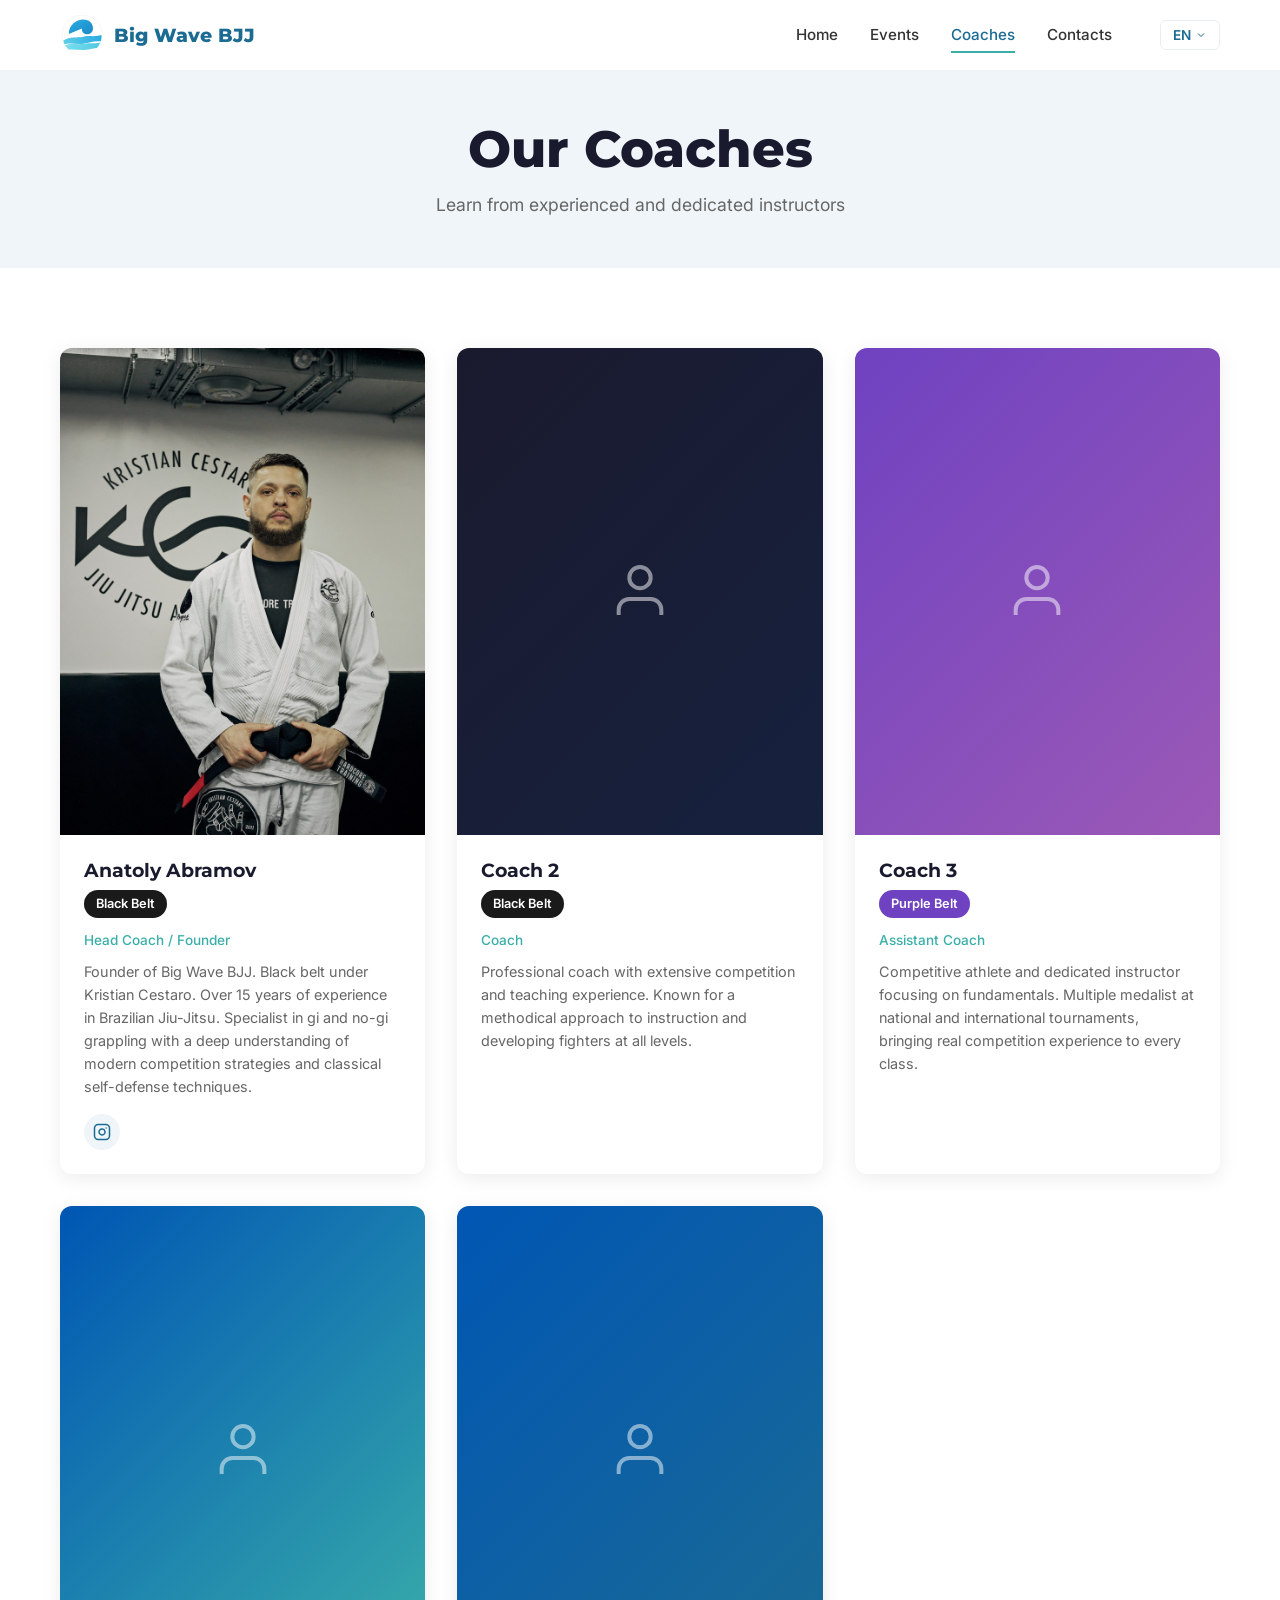
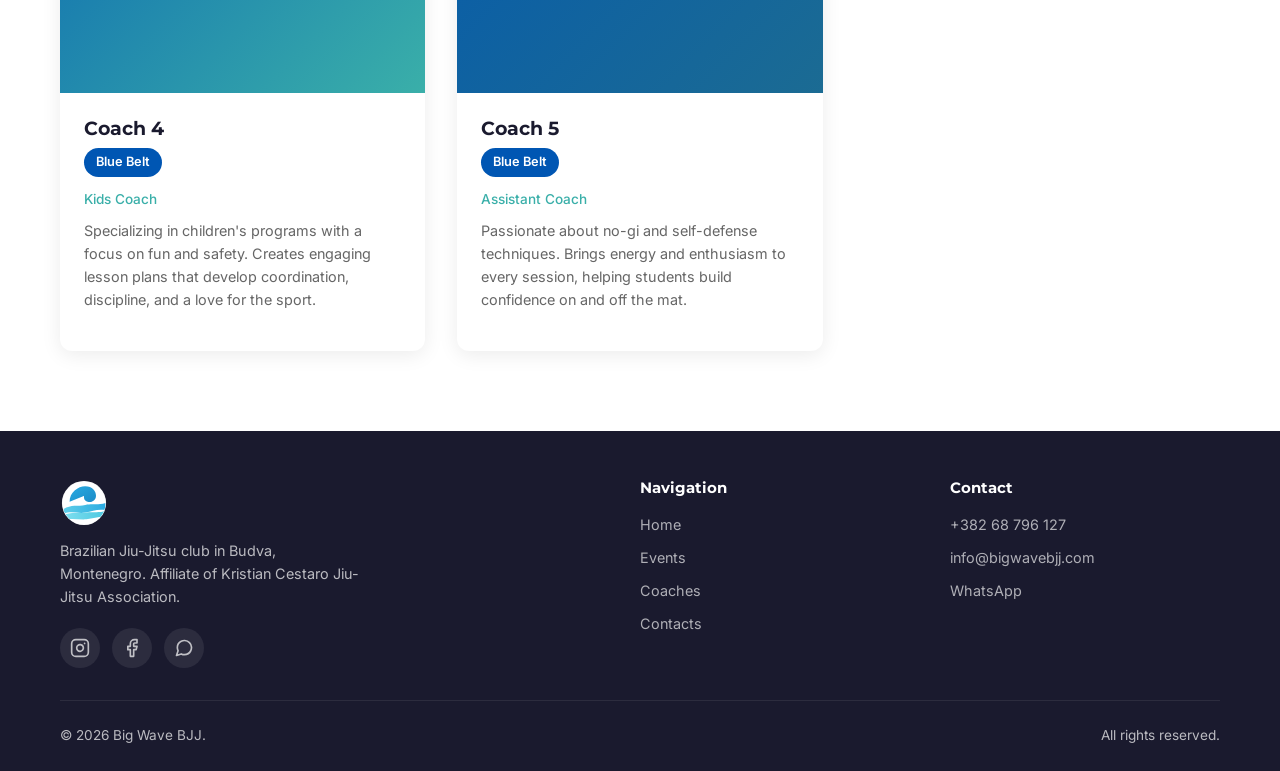
==== coaches.html @ ef547423 "Initial release: Big Wave BJJ website Static multi-page website for BJJ club in Budva, Montenegro. 4" ====
<!DOCTYPE html>
<html lang="en">
<head>
  <meta charset="UTF-8">
  <meta name="viewport" content="width=device-width, initial-scale=1.0">
  <meta name="description" content="Meet the coaches of Big Wave BJJ — experienced Brazilian Jiu-Jitsu instructors in Budva, Montenegro.">
  <title>Coaches — Big Wave BJJ</title>

  <link rel="preconnect" href="https://fonts.googleapis.com">
  <link rel="preconnect" href="https://fonts.gstatic.com" crossorigin>
  <link href="https://fonts.googleapis.com/css2?family=Inter:wght@400;500;600&family=Montserrat:wght@700;800&display=swap" rel="stylesheet">

  <link rel="stylesheet" href="css/styles.css">
</head>
<body>

  <!-- ======== Navigation ======== -->
  <nav class="nav">
    <div class="nav__inner">
      <a href="index.html" class="nav__logo">
        <img src="assets/images/logo.svg" alt="Big Wave BJJ">
        <span>Big Wave BJJ</span>
      </a>
      <div class="nav__links">
        <a href="index.html" data-i18n="nav.home">Home</a>
        <a href="events.html" data-i18n="nav.events">Events</a>
        <a href="coaches.html" data-i18n="nav.coaches">Coaches</a>
        <a href="contacts.html" data-i18n="nav.contacts">Contacts</a>
        <div class="lang-switcher">
          <button class="lang-switcher__current" aria-label="Change language">
            <span>EN</span>
            <svg xmlns="http://www.w3.org/2000/svg" viewBox="0 0 24 24" fill="none" stroke="currentColor" stroke-width="2"><polyline points="6 9 12 15 18 9"/></svg>
          </button>
          <div class="lang-switcher__dropdown">
            <button class="lang-switcher__option active" data-lang="en">English</button>
            <button class="lang-switcher__option" data-lang="ru">Русский</button>
            <button class="lang-switcher__option" data-lang="me">Crnogorski</button>
          </div>
        </div>
      </div>
      <button class="nav__hamburger" aria-label="Toggle menu">
        <span></span><span></span><span></span>
      </button>
    </div>
  </nav>
  <div class="nav__mobile">
    <a href="index.html" data-i18n="nav.home">Home</a>
    <a href="events.html" data-i18n="nav.events">Events</a>
    <a href="coaches.html" data-i18n="nav.coaches">Coaches</a>
    <a href="contacts.html" data-i18n="nav.contacts">Contacts</a>
    <div class="lang-switcher">
      <button class="lang-switcher__current" aria-label="Change language">
        <span>EN</span>
        <svg xmlns="http://www.w3.org/2000/svg" viewBox="0 0 24 24" fill="none" stroke="currentColor" stroke-width="2"><polyline points="6 9 12 15 18 9"/></svg>
      </button>
      <div class="lang-switcher__dropdown">
        <button class="lang-switcher__option active" data-lang="en">English</button>
        <button class="lang-switcher__option" data-lang="ru">Русский</button>
        <button class="lang-switcher__option" data-lang="me">Crnogorski</button>
      </div>
    </div>
  </div>

  <!-- ======== Main Content ======== -->
  <main>
    <section class="page-header">
      <div class="container">
        <h1 data-i18n="coaches.title">Our Coaches</h1>
        <p data-i18n="coaches.subtitle">Learn from experienced and dedicated instructors</p>
      </div>
    </section>

    <section class="section">
      <div class="container">
        <div class="coaches__grid">

          <!-- Coach 1: Anatoly Abramov — Black Belt -->
          <div class="coach-card fade-up">
            <img class="coach-card__image" src="assets/images/coach-anatoly.jpg" alt="Anatoly Abramov — Head Coach" loading="lazy">
            <div class="coach-card__info">
              <h3 class="coach-card__name" data-i18n="coaches.coach1.name">Anatoly Abramov</h3>
              <span class="coach-card__belt belt--black" data-i18n="coaches.coach1.belt">Black Belt</span>
              <p class="coach-card__role" data-i18n="coaches.coach1.role">Head Coach / Founder</p>
              <p class="coach-card__bio" data-i18n="coaches.coach1.bio">Founder of Big Wave BJJ. Black belt under Kristian Cestaro. Over 15 years of experience in Brazilian Jiu-Jitsu. Specialist in gi and no-gi grappling with a deep understanding of modern competition strategies and classical self-defense techniques.</p>
              <div class="coach-card__socials">
                <a href="https://instagram.com/bigwavebjj" target="_blank" rel="noopener noreferrer" aria-label="Instagram">
                  <svg xmlns="http://www.w3.org/2000/svg" viewBox="0 0 24 24" fill="none" stroke="currentColor" stroke-width="2" stroke-linecap="round" stroke-linejoin="round"><rect x="2" y="2" width="20" height="20" rx="5"/><path d="M16 11.37A4 4 0 1 1 12.63 8 4 4 0 0 1 16 11.37z"/><line x1="17.5" y1="6.5" x2="17.51" y2="6.5"/></svg>
                </a>
              </div>
            </div>
          </div>

          <!-- Coach 2: Black Belt -->
          <div class="coach-card fade-up">
            <div class="coach-card__image" style="background: linear-gradient(135deg, #1A1A2E, #16213e); display: flex; align-items: center; justify-content: center;">
              <svg xmlns="http://www.w3.org/2000/svg" viewBox="0 0 24 24" fill="none" stroke="rgba(255,255,255,0.5)" stroke-width="1.5" width="64" height="64"><path d="M20 21v-2a4 4 0 0 0-4-4H8a4 4 0 0 0-4 4v2"/><circle cx="12" cy="7" r="4"/></svg>
            </div>
            <div class="coach-card__info">
              <h3 class="coach-card__name" data-i18n="coaches.coach2.name">Coach 2</h3>
              <span class="coach-card__belt belt--black" data-i18n="coaches.coach2.belt">Black Belt</span>
              <p class="coach-card__role" data-i18n="coaches.coach2.role">Coach</p>
              <p class="coach-card__bio" data-i18n="coaches.coach2.bio">Professional coach with extensive competition and teaching experience. Known for a methodical approach to instruction and developing fighters at all levels.</p>
            </div>
          </div>

          <!-- Coach 3: Purple Belt -->
          <div class="coach-card fade-up">
            <div class="coach-card__image" style="background: linear-gradient(135deg, #6f42c1, #9b59b6); display: flex; align-items: center; justify-content: center;">
              <svg xmlns="http://www.w3.org/2000/svg" viewBox="0 0 24 24" fill="none" stroke="rgba(255,255,255,0.5)" stroke-width="1.5" width="64" height="64"><path d="M20 21v-2a4 4 0 0 0-4-4H8a4 4 0 0 0-4 4v2"/><circle cx="12" cy="7" r="4"/></svg>
            </div>
            <div class="coach-card__info">
              <h3 class="coach-card__name" data-i18n="coaches.coach3.name">Coach 3</h3>
              <span class="coach-card__belt belt--purple" data-i18n="coaches.coach3.belt">Purple Belt</span>
              <p class="coach-card__role" data-i18n="coaches.coach3.role">Assistant Coach</p>
              <p class="coach-card__bio" data-i18n="coaches.coach3.bio">Competitive athlete and dedicated instructor focusing on fundamentals. Multiple medalist at national and international tournaments, bringing real competition experience to every class.</p>
            </div>
          </div>

          <!-- Coach 4: Blue Belt — Kids Coach -->
          <div class="coach-card fade-up">
            <div class="coach-card__image" style="background: linear-gradient(135deg, #0056b3, #3AAFA9); display: flex; align-items: center; justify-content: center;">
              <svg xmlns="http://www.w3.org/2000/svg" viewBox="0 0 24 24" fill="none" stroke="rgba(255,255,255,0.5)" stroke-width="1.5" width="64" height="64"><path d="M20 21v-2a4 4 0 0 0-4-4H8a4 4 0 0 0-4 4v2"/><circle cx="12" cy="7" r="4"/></svg>
            </div>
            <div class="coach-card__info">
              <h3 class="coach-card__name" data-i18n="coaches.coach4.name">Coach 4</h3>
              <span class="coach-card__belt belt--blue" data-i18n="coaches.coach4.belt">Blue Belt</span>
              <p class="coach-card__role" data-i18n="coaches.coach4.role">Kids Coach</p>
              <p class="coach-card__bio" data-i18n="coaches.coach4.bio">Specializing in children's programs with a focus on fun and safety. Creates engaging lesson plans that develop coordination, discipline, and a love for the sport.</p>
            </div>
          </div>

          <!-- Coach 5: Blue Belt -->
          <div class="coach-card fade-up">
            <div class="coach-card__image" style="background: linear-gradient(135deg, #0056b3, #1B6B93); display: flex; align-items: center; justify-content: center;">
              <svg xmlns="http://www.w3.org/2000/svg" viewBox="0 0 24 24" fill="none" stroke="rgba(255,255,255,0.5)" stroke-width="1.5" width="64" height="64"><path d="M20 21v-2a4 4 0 0 0-4-4H8a4 4 0 0 0-4 4v2"/><circle cx="12" cy="7" r="4"/></svg>
            </div>
            <div class="coach-card__info">
              <h3 class="coach-card__name" data-i18n="coaches.coach5.name">Coach 5</h3>
              <span class="coach-card__belt belt--blue" data-i18n="coaches.coach5.belt">Blue Belt</span>
              <p class="coach-card__role" data-i18n="coaches.coach5.role">Assistant Coach</p>
              <p class="coach-card__bio" data-i18n="coaches.coach5.bio">Passionate about no-gi and self-defense techniques. Brings energy and enthusiasm to every session, helping students build confidence on and off the mat.</p>
            </div>
          </div>

        </div>
      </div>
    </section>
  </main>

  <!-- ======== Footer ======== -->
  <footer class="footer">
    <div class="container">
      <div class="footer__grid">
        <div class="footer__brand">
          <img src="assets/images/logo.svg" alt="Big Wave BJJ">
          <p data-i18n="footer.description">Brazilian Jiu-Jitsu club in Budva, Montenegro. Affiliate of Kristian Cestaro Jiu-Jitsu Association.</p>
          <div class="footer__socials">
            <a href="https://instagram.com/bigwavebjj" target="_blank" rel="noopener noreferrer" aria-label="Instagram">
              <svg xmlns="http://www.w3.org/2000/svg" viewBox="0 0 24 24" fill="none" stroke="currentColor" stroke-width="2" stroke-linecap="round" stroke-linejoin="round"><rect x="2" y="2" width="20" height="20" rx="5"/><path d="M16 11.37A4 4 0 1 1 12.63 8 4 4 0 0 1 16 11.37z"/><line x1="17.5" y1="6.5" x2="17.51" y2="6.5"/></svg>
            </a>
            <a href="https://facebook.com/BigWaveJiuJitsu" target="_blank" rel="noopener noreferrer" aria-label="Facebook">
              <svg xmlns="http://www.w3.org/2000/svg" viewBox="0 0 24 24" fill="none" stroke="currentColor" stroke-width="2" stroke-linecap="round" stroke-linejoin="round"><path d="M18 2h-3a5 5 0 0 0-5 5v3H7v4h3v8h4v-8h3l1-4h-4V7a1 1 0 0 1 1-1h3z"/></svg>
            </a>
            <a href="https://wa.me/38268796127" target="_blank" rel="noopener noreferrer" aria-label="WhatsApp">
              <svg xmlns="http://www.w3.org/2000/svg" viewBox="0 0 24 24" fill="none" stroke="currentColor" stroke-width="2" stroke-linecap="round" stroke-linejoin="round"><path d="M21 11.5a8.38 8.38 0 0 1-.9 3.8 8.5 8.5 0 0 1-7.6 4.7 8.38 8.38 0 0 1-3.8-.9L3 21l1.9-5.7a8.38 8.38 0 0 1-.9-3.8 8.5 8.5 0 0 1 4.7-7.6 8.38 8.38 0 0 1 3.8-.9h.5a8.48 8.48 0 0 1 8 8v.5z"/></svg>
            </a>
          </div>
        </div>
        <div>
          <h4 data-i18n="footer.navigation">Navigation</h4>
          <div class="footer__links">
            <a href="index.html" data-i18n="nav.home">Home</a>
            <a href="events.html" data-i18n="nav.events">Events</a>
            <a href="coaches.html" data-i18n="nav.coaches">Coaches</a>
            <a href="contacts.html" data-i18n="nav.contacts">Contacts</a>
          </div>
        </div>
        <div>
          <h4 data-i18n="footer.contact">Contact</h4>
          <div class="footer__links">
            <a href="tel:+38268796127">+382 68 796 127</a>
            <a href="mailto:info@bigwavebjj.com">info@bigwavebjj.com</a>
            <a href="https://wa.me/38268796127" target="_blank" rel="noopener noreferrer">WhatsApp</a>
          </div>
        </div>
      </div>
      <div class="footer__bottom">
        <span>&copy; 2026 Big Wave BJJ.</span>
        <span data-i18n="footer.rights">All rights reserved.</span>
      </div>
    </div>
  </footer>

  <!-- ======== Scripts ======== -->
  <script src="js/config.js"></script>
  <script src="js/i18n.js"></script>
  <script src="js/app.js"></script>
</body>
</html>
---- css/styles.css ----
/* ========================================
   Big Wave BJJ — Main Stylesheet
   ======================================== */

/* --- Custom Properties --- */
:root {
  --color-primary: #1B6B93;
  --color-accent: #3AAFA9;
  --color-bg: #F0F5F9;
  --color-dark: #1A1A2E;
  --color-text: #333333;
  --color-white: #FFFFFF;
  --color-light-gray: #e8edf2;

  --color-belt-white: #f5f5f5;
  --color-belt-blue: #0056b3;
  --color-belt-purple: #6f42c1;
  --color-belt-brown: #8B4513;
  --color-belt-black: #1a1a1a;

  --badge-internal: #28a745;
  --badge-external: #0d6efd;
  --badge-camp: #fd7e14;
  --badge-seminar: #6f42c1;

  --font-heading: 'Montserrat', sans-serif;
  --font-body: 'Inter', sans-serif;

  --nav-height: 70px;
  --max-width: 1200px;
  --radius: 12px;
  --shadow: 0 4px 20px rgba(0, 0, 0, 0.08);
  --shadow-hover: 0 8px 30px rgba(0, 0, 0, 0.12);
  --transition: 0.3s ease;
}

/* --- Reset --- */
*, *::before, *::after { box-sizing: border-box; margin: 0; padding: 0; }
html { scroll-behavior: smooth; font-size: 16px; }
body {
  font-family: var(--font-body);
  color: var(--color-text);
  background: var(--color-white);
  line-height: 1.6;
  -webkit-font-smoothing: antialiased;
}
a { color: var(--color-accent); text-decoration: none; transition: color var(--transition); }
a:hover { color: var(--color-primary); }
img { max-width: 100%; height: auto; display: block; }
ul { list-style: none; }
button { cursor: pointer; border: none; background: none; font-family: inherit; }

/* --- Utility --- */
.container { max-width: var(--max-width); margin: 0 auto; padding: 0 20px; }
.section { padding: 80px 0; }
.section--alt { background: var(--color-bg); }
.text-center { text-align: center; }
.sr-only { position: absolute; width: 1px; height: 1px; padding: 0; margin: -1px; overflow: hidden; clip: rect(0,0,0,0); border: 0; }

/* --- Typography --- */
h1, h2, h3, h4 { font-family: var(--font-heading); color: var(--color-dark); line-height: 1.2; }
h1 { font-size: clamp(2rem, 5vw, 3.2rem); font-weight: 800; }
h2 { font-size: clamp(1.6rem, 4vw, 2.4rem); font-weight: 700; margin-bottom: 16px; }
h3 { font-size: clamp(1.1rem, 2.5vw, 1.4rem); font-weight: 600; }
.section__subtitle {
  color: #666;
  font-size: 1.1rem;
  max-width: 600px;
  margin: 0 auto 48px;
}

/* --- Section Header --- */
.section__header { text-align: center; margin-bottom: 48px; }
.section__header h2 { margin-bottom: 12px; }
.section__header p { color: #666; font-size: 1.1rem; max-width: 600px; margin: 0 auto; }

/* --- Buttons --- */
.btn {
  display: inline-flex;
  align-items: center;
  gap: 8px;
  padding: 14px 32px;
  border-radius: 50px;
  font-weight: 600;
  font-size: 1rem;
  transition: all var(--transition);
  text-align: center;
}
.btn--primary {
  background: var(--color-primary);
  color: var(--color-white);
}
.btn--primary:hover {
  background: #155a7a;
  color: var(--color-white);
  transform: translateY(-2px);
  box-shadow: 0 6px 20px rgba(27, 107, 147, 0.35);
}
.btn--accent {
  background: var(--color-accent);
  color: var(--color-white);
}
.btn--accent:hover {
  background: #2e9690;
  color: var(--color-white);
  transform: translateY(-2px);
  box-shadow: 0 6px 20px rgba(58, 175, 169, 0.35);
}
.btn--outline {
  border: 2px solid var(--color-white);
  color: var(--color-white);
  background: transparent;
}
.btn--outline:hover {
  background: var(--color-white);
  color: var(--color-primary);
}

/* ========================================
   Navigation
   ======================================== */
.nav {
  position: fixed;
  top: 0;
  left: 0;
  right: 0;
  z-index: 1000;
  background: rgba(255, 255, 255, 0.95);
  backdrop-filter: blur(10px);
  -webkit-backdrop-filter: blur(10px);
  border-bottom: 1px solid rgba(0, 0, 0, 0.05);
  transition: box-shadow var(--transition);
}
.nav--scrolled { box-shadow: 0 2px 20px rgba(0, 0, 0, 0.1); }
.nav__inner {
  display: flex;
  align-items: center;
  justify-content: space-between;
  height: var(--nav-height);
  max-width: var(--max-width);
  margin: 0 auto;
  padding: 0 20px;
}
.nav__logo { display: flex; align-items: center; gap: 10px; }
.nav__logo img { height: 44px; width: 44px; border-radius: 50%; }
.nav__logo span {
  font-family: var(--font-heading);
  font-weight: 800;
  font-size: 1.2rem;
  color: var(--color-primary);
}
.nav__links { display: flex; align-items: center; gap: 32px; }
.nav__links a {
  color: var(--color-text);
  font-weight: 500;
  font-size: 0.95rem;
  position: relative;
  padding: 4px 0;
}
.nav__links a::after {
  content: '';
  position: absolute;
  bottom: -2px;
  left: 0;
  width: 0;
  height: 2px;
  background: var(--color-accent);
  transition: width var(--transition);
}
.nav__links a:hover::after,
.nav__links a.active::after { width: 100%; }
.nav__links a.active { color: var(--color-primary); }

/* Language Switcher */
.lang-switcher {
  position: relative;
  margin-left: 16px;
}
.lang-switcher__current {
  display: flex;
  align-items: center;
  gap: 4px;
  padding: 6px 12px;
  border: 1px solid var(--color-light-gray);
  border-radius: 6px;
  font-size: 0.85rem;
  font-weight: 600;
  color: var(--color-primary);
  cursor: pointer;
  transition: all var(--transition);
}
.lang-switcher__current:hover { border-color: var(--color-accent); }
.lang-switcher__current svg { width: 12px; height: 12px; transition: transform var(--transition); }
.lang-switcher.open .lang-switcher__current svg { transform: rotate(180deg); }
.lang-switcher__dropdown {
  position: absolute;
  top: 100%;
  right: 0;
  margin-top: 4px;
  background: var(--color-white);
  border: 1px solid var(--color-light-gray);
  border-radius: 8px;
  box-shadow: var(--shadow);
  overflow: hidden;
  opacity: 0;
  visibility: hidden;
  transform: translateY(-8px);
  transition: all var(--transition);
  min-width: 100%;
}
.lang-switcher.open .lang-switcher__dropdown {
  opacity: 1;
  visibility: visible;
  transform: translateY(0);
}
.lang-switcher__option {
  display: block;
  width: 100%;
  padding: 8px 16px;
  font-size: 0.85rem;
  font-weight: 500;
  color: var(--color-text);
  text-align: left;
  transition: background var(--transition);
}
.lang-switcher__option:hover { background: var(--color-bg); }
.lang-switcher__option.active { color: var(--color-primary); font-weight: 600; }

/* Hamburger */
.nav__hamburger {
  display: none;
  flex-direction: column;
  gap: 5px;
  padding: 4px;
}
.nav__hamburger span {
  display: block;
  width: 24px;
  height: 2px;
  background: var(--color-dark);
  transition: all var(--transition);
  border-radius: 2px;
}
.nav__hamburger.active span:nth-child(1) { transform: translateY(7px) rotate(45deg); }
.nav__hamburger.active span:nth-child(2) { opacity: 0; }
.nav__hamburger.active span:nth-child(3) { transform: translateY(-7px) rotate(-45deg); }

/* Mobile Nav */
.nav__mobile {
  display: none;
  position: fixed;
  top: var(--nav-height);
  left: 0;
  right: 0;
  bottom: 0;
  background: rgba(255, 255, 255, 0.98);
  backdrop-filter: blur(10px);
  z-index: 999;
  padding: 40px 20px;
}
.nav__mobile.active { display: flex; flex-direction: column; align-items: center; gap: 24px; }
.nav__mobile a {
  font-size: 1.2rem;
  font-weight: 600;
  color: var(--color-dark);
}
.nav__mobile .lang-switcher { margin-left: 0; margin-top: 16px; }

/* ========================================
   Hero Section
   ======================================== */
.hero {
  position: relative;
  min-height: 100vh;
  display: flex;
  align-items: center;
  justify-content: center;
  text-align: center;
  padding: calc(var(--nav-height) + 40px) 20px 80px;
  background: linear-gradient(135deg, var(--color-dark) 0%, #16213e 50%, var(--color-primary) 100%);
  overflow: hidden;
}
.hero::before {
  content: '';
  position: absolute;
  inset: 0;
  background: url('../assets/images/hero-bg.jpg') center/cover no-repeat;
  opacity: 0.15;
}
.hero__content { position: relative; z-index: 1; max-width: 700px; }
.hero__logo {
  width: 120px;
  height: 120px;
  margin: 0 auto 24px;
  border-radius: 50%;
  box-shadow: 0 0 40px rgba(58, 175, 169, 0.3);
}
.hero__title {
  color: var(--color-white);
  margin-bottom: 16px;
  text-shadow: 0 2px 20px rgba(0,0,0,0.3);
}
.hero__subtitle {
  color: rgba(255, 255, 255, 0.85);
  font-size: clamp(1rem, 2.5vw, 1.3rem);
  margin-bottom: 32px;
  font-weight: 400;
}
.hero__buttons { display: flex; gap: 16px; justify-content: center; flex-wrap: wrap; }

/* Wave Decoration */
.hero__wave {
  position: absolute;
  bottom: -1px;
  left: 0;
  width: 100%;
  line-height: 0;
}
.hero__wave svg { width: 100%; height: auto; }

/* ========================================
   About Section
   ======================================== */
.about__grid {
  display: grid;
  grid-template-columns: 1fr 1fr;
  gap: 48px;
  align-items: center;
}
.about__image {
  border-radius: var(--radius);
  overflow: hidden;
  box-shadow: var(--shadow);
}
.about__image img {
  width: 100%;
  aspect-ratio: 4/3;
  object-fit: cover;
}
.about__image-placeholder {
  width: 100%;
  aspect-ratio: 4/3;
  background: linear-gradient(135deg, var(--color-primary), var(--color-accent));
  display: flex;
  align-items: center;
  justify-content: center;
  border-radius: var(--radius);
  color: rgba(255,255,255,0.4);
}
.about__text p { margin-bottom: 16px; color: #555; }
.about__badge {
  display: inline-flex;
  align-items: center;
  gap: 8px;
  padding: 8px 16px;
  background: var(--color-bg);
  border-radius: 50px;
  font-size: 0.9rem;
  font-weight: 500;
  color: var(--color-primary);
  margin-top: 8px;
}

/* ========================================
   Counters Section
   ======================================== */
.counters {
  background: linear-gradient(135deg, var(--color-primary) 0%, var(--color-accent) 100%);
  padding: 60px 0;
}
.counters__grid {
  display: grid;
  grid-template-columns: repeat(5, 1fr);
  gap: 32px;
  text-align: center;
  color: var(--color-white);
}
.counter__number {
  font-family: var(--font-heading);
  font-size: clamp(2rem, 5vw, 3rem);
  font-weight: 800;
  line-height: 1;
  margin-bottom: 8px;
}
.counter__label {
  font-size: 0.9rem;
  opacity: 0.85;
  font-weight: 500;
}

/* ========================================
   Programs Section
   ======================================== */
.programs__grid {
  display: grid;
  grid-template-columns: repeat(auto-fit, minmax(220px, 1fr));
  gap: 24px;
}
.program-card {
  background: var(--color-white);
  border-radius: var(--radius);
  padding: 32px 24px;
  text-align: center;
  box-shadow: var(--shadow);
  transition: all var(--transition);
  border: 1px solid transparent;
}
.program-card:hover {
  transform: translateY(-4px);
  box-shadow: var(--shadow-hover);
  border-color: var(--color-accent);
}
.program-card__icon {
  width: 56px;
  height: 56px;
  margin: 0 auto 16px;
  display: flex;
  align-items: center;
  justify-content: center;
  background: var(--color-bg);
  border-radius: 50%;
  color: var(--color-primary);
}
.program-card__icon svg { width: 28px; height: 28px; }
.program-card h3 { margin-bottom: 8px; }
.program-card p { color: #666; font-size: 0.9rem; }

/* ========================================
   Testimonials
   ======================================== */
.testimonials__slider {
  position: relative;
  overflow: hidden;
  max-width: 700px;
  margin: 0 auto;
}
.testimonials__track {
  display: flex;
  transition: transform 0.5s ease;
}
.testimonial-card {
  min-width: 100%;
  padding: 40px 32px;
  text-align: center;
}
.testimonial-card__avatar {
  width: 72px;
  height: 72px;
  border-radius: 50%;
  margin: 0 auto 16px;
  object-fit: cover;
  border: 3px solid var(--color-accent);
}
.testimonial-card__text {
  font-size: 1.1rem;
  font-style: italic;
  color: #555;
  margin-bottom: 16px;
  line-height: 1.7;
}
.testimonial-card__text::before { content: '\201C'; font-size: 2rem; color: var(--color-accent); vertical-align: -0.2em; margin-right: 4px; }
.testimonial-card__name { font-weight: 700; color: var(--color-dark); }
.testimonial-card__belt {
  font-size: 0.85rem;
  color: #888;
  margin-top: 4px;
}
.testimonials__dots {
  display: flex;
  justify-content: center;
  gap: 8px;
  margin-top: 16px;
}
.testimonials__dot {
  width: 10px;
  height: 10px;
  border-radius: 50%;
  background: var(--color-light-gray);
  transition: all var(--transition);
  cursor: pointer;
}
.testimonials__dot.active { background: var(--color-accent); transform: scale(1.2); }

/* ========================================
   CTA Section
   ======================================== */
.cta {
  background: linear-gradient(135deg, var(--color-dark) 0%, #16213e 100%);
  text-align: center;
  padding: 80px 20px;
}
.cta__content { max-width: 600px; margin: 0 auto; }
.cta h2 { color: var(--color-white); margin-bottom: 16px; }
.cta p { color: rgba(255,255,255,0.75); margin-bottom: 32px; font-size: 1.1rem; }
.cta__buttons { display: flex; gap: 16px; justify-content: center; flex-wrap: wrap; }

/* ========================================
   Events Page
   ======================================== */
.events-header { padding-top: calc(var(--nav-height) + 40px); }
.events__filters {
  display: flex;
  gap: 12px;
  flex-wrap: wrap;
  justify-content: center;
  margin-bottom: 40px;
}
.filter-btn {
  padding: 8px 20px;
  border-radius: 50px;
  font-size: 0.9rem;
  font-weight: 500;
  background: var(--color-white);
  color: var(--color-text);
  border: 1px solid var(--color-light-gray);
  transition: all var(--transition);
}
.filter-btn:hover { border-color: var(--color-accent); color: var(--color-accent); }
.filter-btn.active {
  background: var(--color-primary);
  color: var(--color-white);
  border-color: var(--color-primary);
}

.events__grid {
  display: grid;
  grid-template-columns: repeat(auto-fill, minmax(340px, 1fr));
  gap: 24px;
}
.event-card {
  background: var(--color-white);
  border-radius: var(--radius);
  box-shadow: var(--shadow);
  overflow: hidden;
  transition: all var(--transition);
}
.event-card:hover { transform: translateY(-3px); box-shadow: var(--shadow-hover); }
.event-card__header {
  padding: 24px 24px 16px;
  display: flex;
  justify-content: space-between;
  align-items: flex-start;
  gap: 12px;
}
.event-card__badge {
  padding: 4px 12px;
  border-radius: 50px;
  font-size: 0.75rem;
  font-weight: 600;
  color: var(--color-white);
  white-space: nowrap;
  flex-shrink: 0;
}
.event-card__badge--internal { background: var(--badge-internal); }
.event-card__badge--external { background: var(--badge-external); }
.event-card__badge--camp { background: var(--badge-camp); }
.event-card__badge--seminar { background: var(--badge-seminar); }
.event-card__body { padding: 0 24px 24px; }
.event-card__meta {
  display: flex;
  flex-wrap: wrap;
  gap: 16px;
  margin-bottom: 12px;
  font-size: 0.9rem;
  color: #666;
}
.event-card__meta span { display: flex; align-items: center; gap: 6px; }
.event-card__meta svg { width: 16px; height: 16px; color: var(--color-accent); }
.event-card__description { color: #555; font-size: 0.95rem; }
.event-card__details {
  max-height: 0;
  overflow: hidden;
  transition: max-height 0.4s ease;
}
.event-card__details.open { max-height: 300px; }
.event-card__details-inner { padding: 16px 24px 24px; border-top: 1px solid var(--color-light-gray); color: #555; font-size: 0.9rem; }
.event-card__toggle {
  display: flex;
  align-items: center;
  justify-content: center;
  gap: 4px;
  width: 100%;
  padding: 12px;
  font-size: 0.85rem;
  font-weight: 500;
  color: var(--color-accent);
  border-top: 1px solid var(--color-light-gray);
  transition: background var(--transition);
}
.event-card__toggle:hover { background: var(--color-bg); }
.event-card__toggle svg { width: 16px; height: 16px; transition: transform var(--transition); }
.event-card__toggle.open svg { transform: rotate(180deg); }

.events__empty {
  text-align: center;
  padding: 60px 20px;
  color: #888;
  font-size: 1.1rem;
  grid-column: 1 / -1;
}

/* ========================================
   Coaches Page
   ======================================== */
.coaches-header { padding-top: calc(var(--nav-height) + 40px); }
.coaches__grid {
  display: grid;
  grid-template-columns: repeat(auto-fill, minmax(280px, 1fr));
  gap: 32px;
}
.coach-card {
  background: var(--color-white);
  border-radius: var(--radius);
  box-shadow: var(--shadow);
  overflow: hidden;
  transition: all var(--transition);
}
.coach-card:hover { transform: translateY(-4px); box-shadow: var(--shadow-hover); }
.coach-card__image {
  width: 100%;
  aspect-ratio: 3/4;
  object-fit: cover;
  background: var(--color-bg);
}
.coach-card__info { padding: 24px; }
.coach-card__name {
  font-family: var(--font-heading);
  font-size: 1.2rem;
  font-weight: 700;
  margin-bottom: 8px;
}
.coach-card__belt {
  display: inline-flex;
  align-items: center;
  gap: 6px;
  padding: 4px 12px;
  border-radius: 50px;
  font-size: 0.8rem;
  font-weight: 600;
  margin-bottom: 12px;
}
.belt--black { background: var(--color-belt-black); color: #fff; }
.belt--brown { background: var(--color-belt-brown); color: #fff; }
.belt--purple { background: var(--color-belt-purple); color: #fff; }
.belt--blue { background: var(--color-belt-blue); color: #fff; }
.belt--white { background: var(--color-belt-white); color: #333; border: 1px solid #ddd; }
.coach-card__role {
  font-size: 0.85rem;
  color: var(--color-accent);
  font-weight: 500;
  margin-bottom: 8px;
}
.coach-card__bio { color: #666; font-size: 0.9rem; margin-bottom: 16px; }
.coach-card__socials { display: flex; gap: 12px; }
.coach-card__socials a {
  display: flex;
  align-items: center;
  justify-content: center;
  width: 36px;
  height: 36px;
  border-radius: 50%;
  background: var(--color-bg);
  color: var(--color-primary);
  transition: all var(--transition);
}
.coach-card__socials a:hover { background: var(--color-primary); color: var(--color-white); }
.coach-card__socials svg { width: 18px; height: 18px; }

/* ========================================
   Contacts Page
   ======================================== */
.contacts-header { padding-top: calc(var(--nav-height) + 40px); }
.contacts__grid {
  display: grid;
  grid-template-columns: 1fr 1fr;
  gap: 40px;
}
.contact-info__list {
  display: flex;
  flex-direction: column;
  gap: 20px;
  margin-bottom: 32px;
}
.contact-info__item {
  display: flex;
  align-items: flex-start;
  gap: 16px;
}
.contact-info__icon {
  width: 44px;
  height: 44px;
  flex-shrink: 0;
  display: flex;
  align-items: center;
  justify-content: center;
  background: var(--color-bg);
  border-radius: 50%;
  color: var(--color-primary);
}
.contact-info__icon svg { width: 20px; height: 20px; }
.contact-info__text h4 { font-size: 0.95rem; margin-bottom: 4px; }
.contact-info__text p, .contact-info__text a { color: #555; font-size: 0.95rem; }

.contact-form {
  background: var(--color-white);
  border-radius: var(--radius);
  box-shadow: var(--shadow);
  padding: 32px;
}
.contact-form h3 { margin-bottom: 24px; }
.form-group { margin-bottom: 20px; }
.form-group label {
  display: block;
  font-size: 0.9rem;
  font-weight: 500;
  margin-bottom: 6px;
  color: var(--color-dark);
}
.form-group input,
.form-group textarea {
  width: 100%;
  padding: 12px 16px;
  border: 1px solid var(--color-light-gray);
  border-radius: 8px;
  font-family: var(--font-body);
  font-size: 0.95rem;
  transition: border-color var(--transition);
  background: var(--color-white);
}
.form-group input:focus,
.form-group textarea:focus {
  outline: none;
  border-color: var(--color-accent);
  box-shadow: 0 0 0 3px rgba(58, 175, 169, 0.15);
}
.form-group textarea { resize: vertical; min-height: 120px; }
.form-group input.error,
.form-group textarea.error { border-color: #e74c3c; }
.form-error {
  font-size: 0.8rem;
  color: #e74c3c;
  margin-top: 4px;
  display: none;
}
.form-group input.error ~ .form-error,
.form-group textarea.error ~ .form-error { display: block; }
.form-success {
  display: none;
  padding: 16px;
  background: #d4edda;
  color: #155724;
  border-radius: 8px;
  text-align: center;
  font-weight: 500;
}
.form-success.show { display: block; }

/* Schedule */
.schedule-block {
  background: var(--color-bg);
  border-radius: var(--radius);
  padding: 24px;
  margin-top: 24px;
}
.schedule-block h3 { margin-bottom: 16px; }
.schedule-item {
  display: flex;
  align-items: center;
  gap: 12px;
  padding: 8px 0;
}
.schedule-item:not(:last-child) { border-bottom: 1px solid var(--color-light-gray); }
.schedule-item__day { font-weight: 600; min-width: 120px; }
.schedule-item__time { color: var(--color-accent); font-weight: 500; }

/* Map */
.contacts__map {
  border-radius: var(--radius);
  overflow: hidden;
  box-shadow: var(--shadow);
  margin-top: 40px;
}
.contacts__map iframe {
  width: 100%;
  height: 400px;
  border: 0;
}

/* ========================================
   Footer
   ======================================== */
.footer {
  background: var(--color-dark);
  color: rgba(255, 255, 255, 0.7);
  padding: 48px 0 24px;
}
.footer__grid {
  display: grid;
  grid-template-columns: 2fr 1fr 1fr;
  gap: 40px;
  margin-bottom: 32px;
}
.footer__brand { display: flex; flex-direction: column; gap: 12px; }
.footer__brand img { height: 48px; width: 48px; border-radius: 50%; }
.footer__brand p { max-width: 300px; font-size: 0.9rem; line-height: 1.6; }
.footer h4 { color: var(--color-white); font-size: 0.95rem; margin-bottom: 16px; }
.footer__links { display: flex; flex-direction: column; gap: 10px; }
.footer__links a { color: rgba(255,255,255,0.65); font-size: 0.9rem; }
.footer__links a:hover { color: var(--color-accent); }
.footer__socials { display: flex; gap: 12px; margin-top: 8px; }
.footer__socials a {
  display: flex;
  align-items: center;
  justify-content: center;
  width: 40px;
  height: 40px;
  border-radius: 50%;
  background: rgba(255,255,255,0.08);
  color: rgba(255,255,255,0.7);
  transition: all var(--transition);
}
.footer__socials a:hover { background: var(--color-accent); color: var(--color-white); }
.footer__socials svg { width: 20px; height: 20px; }
.footer__bottom {
  border-top: 1px solid rgba(255,255,255,0.08);
  padding-top: 24px;
  display: flex;
  justify-content: space-between;
  align-items: center;
  font-size: 0.85rem;
}
.footer__bottom a { color: var(--color-accent); }

/* ========================================
   Page Header (shared for inner pages)
   ======================================== */
.page-header {
  padding: calc(var(--nav-height) + 48px) 0 48px;
  text-align: center;
  background: var(--color-bg);
}
.page-header h1 { margin-bottom: 12px; }
.page-header p { color: #666; font-size: 1.1rem; }

/* ========================================
   Animations
   ======================================== */
.fade-up {
  opacity: 0;
  transform: translateY(30px);
  transition: opacity 0.6s ease, transform 0.6s ease;
}
.fade-up.visible {
  opacity: 1;
  transform: translateY(0);
}
.fade-in {
  opacity: 0;
  transition: opacity 0.6s ease;
}
.fade-in.visible { opacity: 1; }

/* ========================================
   Responsive
   ======================================== */
@media (max-width: 1024px) {
  .about__grid { grid-template-columns: 1fr; gap: 32px; }
  .counters__grid { grid-template-columns: repeat(3, 1fr); }
  .footer__grid { grid-template-columns: 1fr 1fr; }
  .contacts__grid { grid-template-columns: 1fr; }
}

@media (max-width: 768px) {
  .section { padding: 60px 0; }
  .nav__links { display: none; }
  .nav__hamburger { display: flex; }
  .hero { min-height: 85vh; }
  .hero__logo { width: 90px; height: 90px; }
  .hero__buttons { flex-direction: column; align-items: center; }
  .counters__grid { grid-template-columns: repeat(2, 1fr); gap: 24px; }
  .counter__number { font-size: 2rem; }
  .programs__grid { grid-template-columns: 1fr 1fr; }
  .events__grid { grid-template-columns: 1fr; }
  .coaches__grid { grid-template-columns: 1fr; }
  .footer__grid { grid-template-columns: 1fr; gap: 32px; }
  .footer__bottom { flex-direction: column; gap: 8px; text-align: center; }
  .contacts__map iframe { height: 300px; }
}

@media (max-width: 480px) {
  .programs__grid { grid-template-columns: 1fr; }
  .counters__grid { grid-template-columns: 1fr 1fr; gap: 16px; }
  .counters { padding: 40px 0; }
}
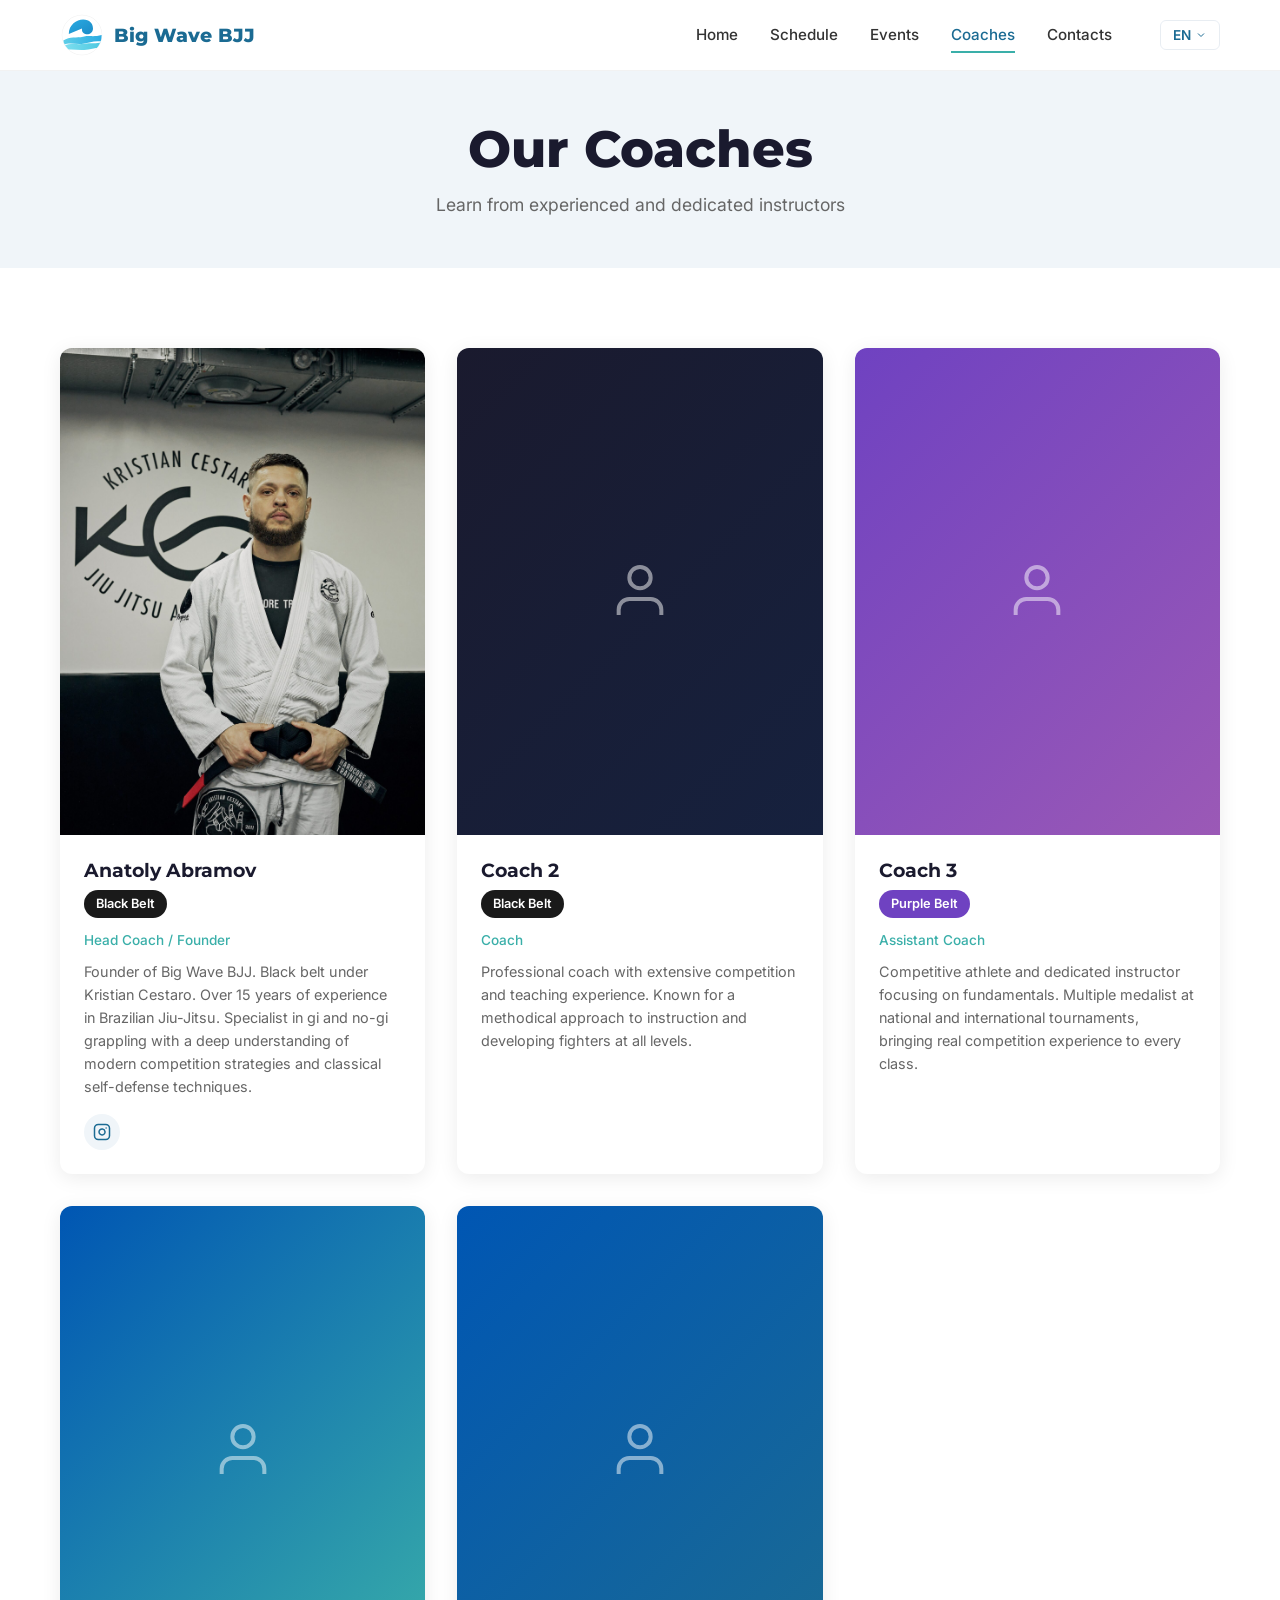
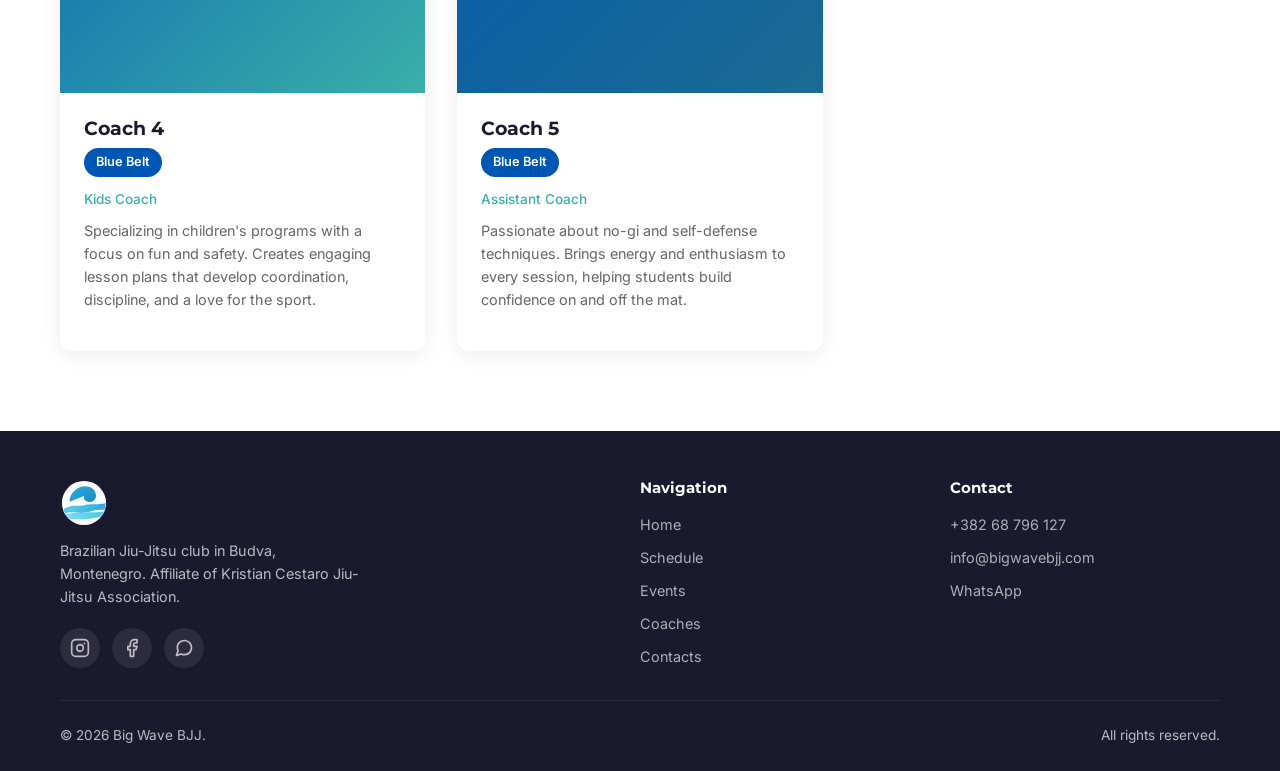
==== commit b0ed3179: "Add dedicated schedule page with two-location layout Move training schedule from contacts to its own" ====
--- a/coaches.html
+++ b/coaches.html
@@ -23,6 +23,7 @@
       </a>
       <div class="nav__links">
         <a href="index.html" data-i18n="nav.home">Home</a>
+        <a href="schedule.html" data-i18n="nav.schedule">Schedule</a>
         <a href="events.html" data-i18n="nav.events">Events</a>
         <a href="coaches.html" data-i18n="nav.coaches">Coaches</a>
         <a href="contacts.html" data-i18n="nav.contacts">Contacts</a>
@@ -170,6 +171,7 @@
           <h4 data-i18n="footer.navigation">Navigation</h4>
           <div class="footer__links">
             <a href="index.html" data-i18n="nav.home">Home</a>
+            <a href="schedule.html" data-i18n="nav.schedule">Schedule</a>
             <a href="events.html" data-i18n="nav.events">Events</a>
             <a href="coaches.html" data-i18n="nav.coaches">Coaches</a>
             <a href="contacts.html" data-i18n="nav.contacts">Contacts</a>
--- a/css/styles.css
+++ b/css/styles.css
@@ -755,23 +755,150 @@
 }
 .form-success.show { display: block; }
 
-/* Schedule */
-.schedule-block {
+/* Schedule Link (contacts page) */
+.schedule-link { margin-top: 24px; }
+.schedule-link__btn {
+  display: flex;
+  align-items: center;
+  gap: 12px;
+  padding: 20px 24px;
+  background: linear-gradient(135deg, var(--color-primary), #155a7a);
+  border-radius: var(--radius);
+  color: var(--color-white);
+  font-weight: 600;
+  font-size: 1rem;
+  transition: all var(--transition);
+}
+.schedule-link__btn:hover {
+  color: var(--color-white);
+  transform: translateY(-2px);
+  box-shadow: 0 6px 20px rgba(27, 107, 147, 0.35);
+}
+.schedule-link__btn svg:first-child { flex-shrink: 0; }
+.schedule-link__btn svg:last-child { margin-left: auto; flex-shrink: 0; }
+
+/* ========================================
+   Schedule Page
+   ======================================== */
+.schedule-page__grid {
+  display: grid;
+  grid-template-columns: 1fr 1fr;
+  gap: 32px;
+  align-items: start;
+}
+
+.schedule-card {
+  background: var(--color-white);
+  border-radius: var(--radius);
+  box-shadow: var(--shadow);
+  overflow: hidden;
+  transition: all var(--transition);
+}
+.schedule-card:hover { box-shadow: var(--shadow-hover); }
+
+.schedule-card__header {
+  display: flex;
+  align-items: center;
+  gap: 16px;
+  padding: 24px 28px;
+  background: linear-gradient(135deg, var(--color-primary) 0%, #155a7a 100%);
+  color: var(--color-white);
+}
+.schedule-card__header--alt {
+  background: linear-gradient(135deg, var(--color-accent) 0%, #2e9690 100%);
+}
+.schedule-card__icon {
+  width: 48px;
+  height: 48px;
+  flex-shrink: 0;
+  display: flex;
+  align-items: center;
+  justify-content: center;
+  background: rgba(255, 255, 255, 0.15);
+  border-radius: 50%;
+}
+.schedule-card__title {
+  font-family: var(--font-heading);
+  font-size: 1.3rem;
+  font-weight: 800;
+  color: var(--color-white);
+  margin-bottom: 2px;
+}
+.schedule-card__address {
+  font-size: 0.85rem;
+  opacity: 0.85;
+}
+
+.schedule-card__body { padding: 8px 0; }
+
+.schedule-day-group { border-bottom: 1px solid var(--color-light-gray); }
+.schedule-day-group:last-child { border-bottom: none; }
+
+.schedule-day-group__label {
+  font-weight: 700;
+  font-size: 0.8rem;
+  color: var(--color-primary);
+  text-transform: uppercase;
+  letter-spacing: 0.8px;
+  padding: 12px 28px 6px;
+}
+
+.schedule-row {
+  display: flex;
+  align-items: center;
+  gap: 12px;
+  padding: 10px 28px;
+  transition: background var(--transition);
+}
+.schedule-row:hover { background: var(--color-bg); }
+
+.schedule-row__time {
+  font-family: var(--font-heading);
+  font-weight: 800;
+  font-size: 1.05rem;
+  color: var(--color-dark);
+  min-width: 52px;
+}
+.schedule-row__class {
+  flex: 1;
+  font-size: 0.95rem;
+  color: var(--color-text);
+}
+.schedule-row__tag {
+  padding: 3px 10px;
+  border-radius: 50px;
+  font-size: 0.7rem;
+  font-weight: 600;
+  text-transform: uppercase;
+  letter-spacing: 0.5px;
+  flex-shrink: 0;
+}
+.schedule-row__tag--adult { background: rgba(27, 107, 147, 0.1); color: var(--color-primary); }
+.schedule-row__tag--kids { background: rgba(253, 126, 20, 0.1); color: #e06c00; }
+.schedule-row__tag--nogi { background: rgba(111, 66, 193, 0.1); color: #6f42c1; }
+.schedule-row__tag--openmat { background: rgba(40, 167, 69, 0.1); color: #28a745; }
+
+.schedule-card__note {
+  display: flex;
+  align-items: center;
+  gap: 10px;
+  padding: 16px 28px;
   background: var(--color-bg);
-  border-radius: var(--radius);
-  padding: 24px;
-  margin-top: 24px;
-}
-.schedule-block h3 { margin-bottom: 16px; }
-.schedule-item {
-  display: flex;
-  align-items: center;
-  gap: 12px;
-  padding: 8px 0;
-}
-.schedule-item:not(:last-child) { border-bottom: 1px solid var(--color-light-gray); }
-.schedule-item__day { font-weight: 600; min-width: 120px; }
-.schedule-item__time { color: var(--color-accent); font-weight: 500; }
+  font-size: 0.85rem;
+  color: #666;
+}
+.schedule-card__note svg { flex-shrink: 0; color: var(--color-accent); }
+
+/* Schedule CTA */
+.schedule-cta {
+  background: linear-gradient(135deg, var(--color-dark) 0%, #16213e 100%);
+  text-align: center;
+  padding: 64px 20px;
+}
+.schedule-cta__content { max-width: 500px; margin: 0 auto; }
+.schedule-cta h2 { color: var(--color-white); margin-bottom: 12px; }
+.schedule-cta p { color: rgba(255,255,255,0.75); margin-bottom: 28px; font-size: 1.05rem; }
+.schedule-cta__buttons { display: flex; gap: 16px; justify-content: center; flex-wrap: wrap; }
 
 /* Map */
 .contacts__map {
@@ -868,6 +995,7 @@
   .counters__grid { grid-template-columns: repeat(3, 1fr); }
   .footer__grid { grid-template-columns: 1fr 1fr; }
   .contacts__grid { grid-template-columns: 1fr; }
+  .schedule-page__grid { grid-template-columns: 1fr; }
 }
 
 @media (max-width: 768px) {
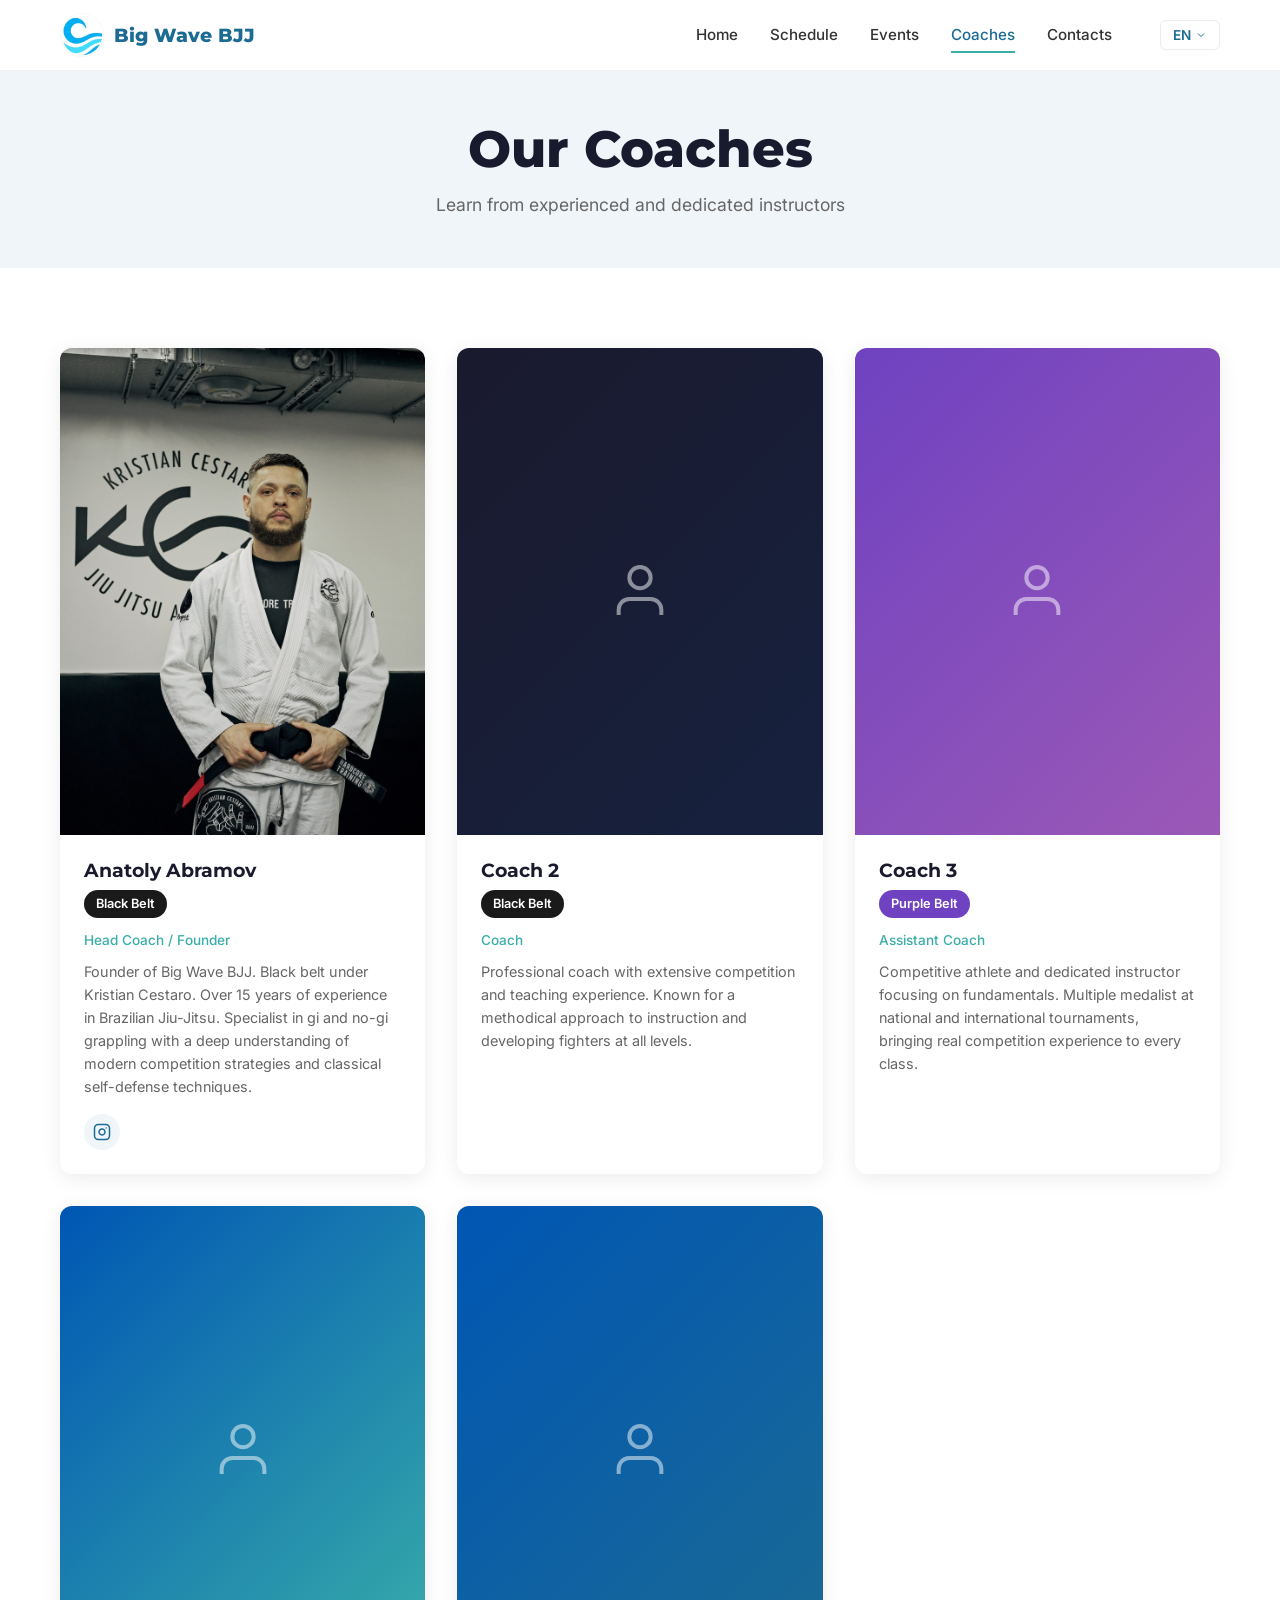
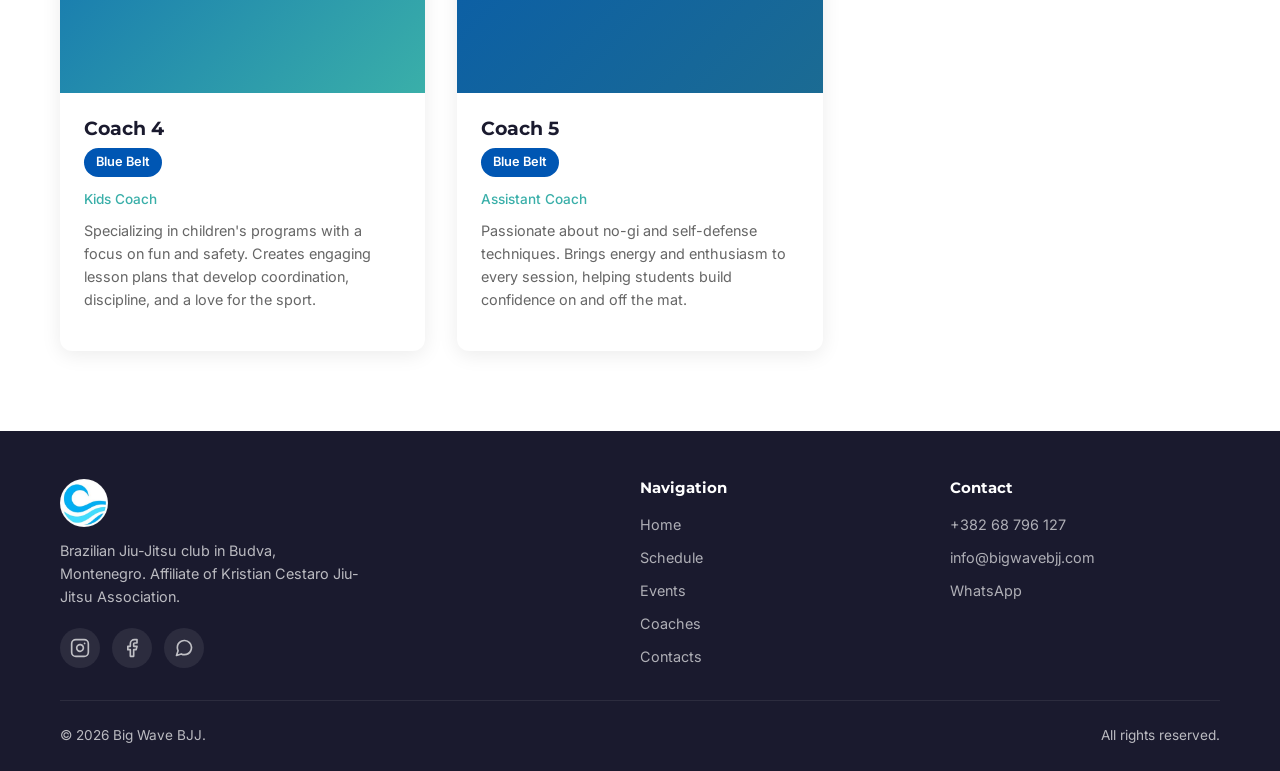
==== commit f0b03f65: "Replace SVG logo with real logo.jpg across all pages Co-Authored-By: Claude Opus 4.6 <noreply@anthro" ====
--- a/coaches.html
+++ b/coaches.html
@@ -18,7 +18,7 @@
   <nav class="nav">
     <div class="nav__inner">
       <a href="index.html" class="nav__logo">
-        <img src="assets/images/logo.svg" alt="Big Wave BJJ">
+        <img src="assets/images/logo.jpg" alt="Big Wave BJJ">
         <span>Big Wave BJJ</span>
       </a>
       <div class="nav__links">
@@ -153,7 +153,7 @@
     <div class="container">
       <div class="footer__grid">
         <div class="footer__brand">
-          <img src="assets/images/logo.svg" alt="Big Wave BJJ">
+          <img src="assets/images/logo.jpg" alt="Big Wave BJJ">
           <p data-i18n="footer.description">Brazilian Jiu-Jitsu club in Budva, Montenegro. Affiliate of Kristian Cestaro Jiu-Jitsu Association.</p>
           <div class="footer__socials">
             <a href="https://instagram.com/bigwavebjj" target="_blank" rel="noopener noreferrer" aria-label="Instagram">
